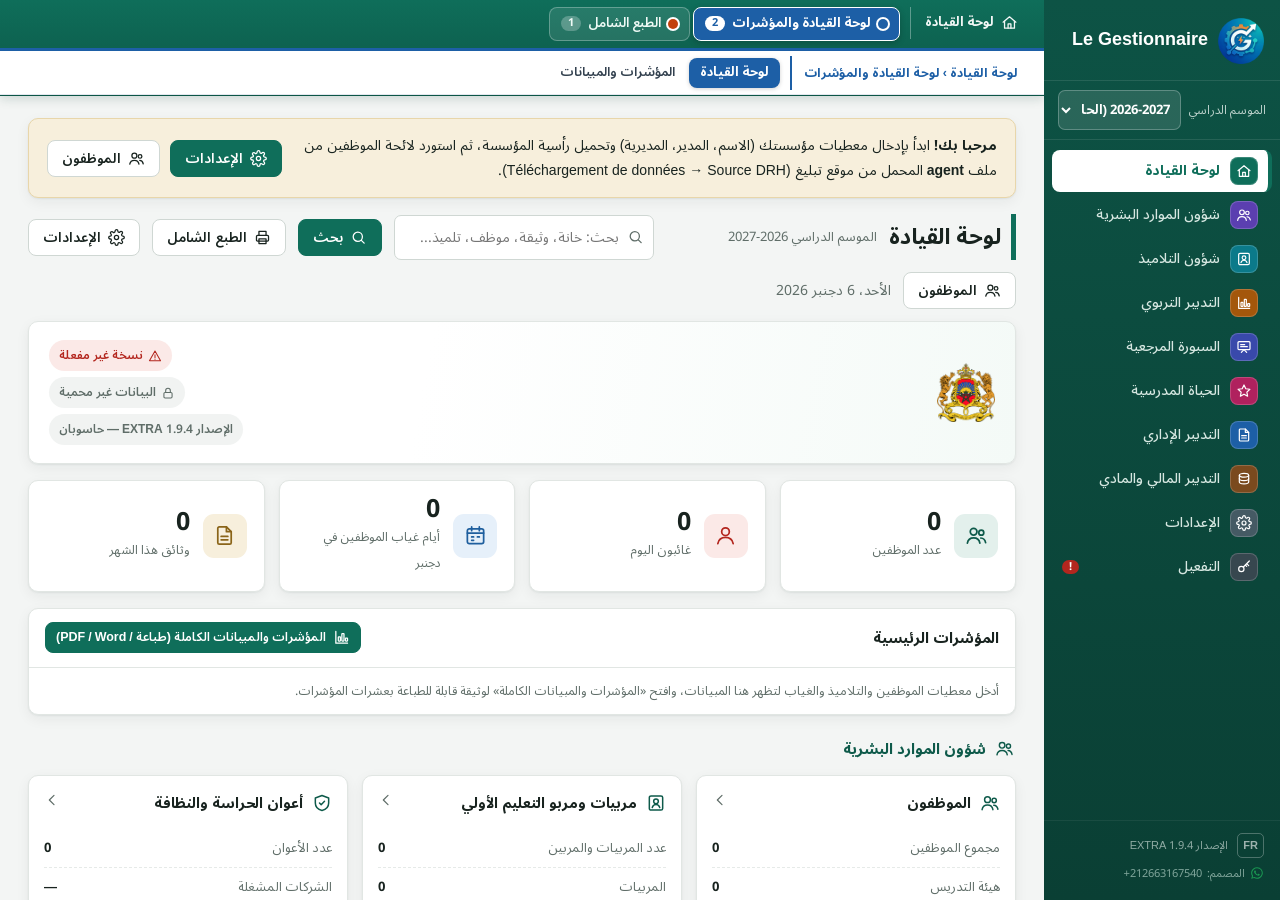
==== index.html @ 4c2a67e4 "Le Gestionnaire 1.9.4 — examens certificatifs intelligents (tous cycles) : distribution des salles e" ====
<!doctype html>
<html lang="ar" dir="rtl">
<head>
  <meta charset="utf-8">
  <meta http-equiv="Content-Security-Policy" content="default-src 'self' data: blob:; img-src 'self' data: blob:; style-src 'self' 'unsafe-inline'; font-src 'self' data:; script-src 'self' 'unsafe-eval'; frame-src 'self' about: data: blob:; connect-src 'self' data: blob:; worker-src 'self'; object-src 'none'; form-action 'none'">
  <title>Le Gestionnaire</title>
  <meta name="viewport" content="width=device-width, initial-scale=1, viewport-fit=cover">
  <meta name="theme-color" content="#0d5345">
  <meta name="mobile-web-app-capable" content="yes">
  <meta name="apple-mobile-web-app-capable" content="yes">
  <meta name="apple-mobile-web-app-status-bar-style" content="black-translucent">
  <meta name="apple-mobile-web-app-title" content="Le Gestionnaire">
  <link rel="manifest" href="manifest.json">
  <link rel="icon" href="assets/icon-192.png">
  <link rel="apple-touch-icon" href="assets/apple-touch-icon.png">
  <link rel="stylesheet" href="css/app.css">
  <link rel="stylesheet" href="css/mobile.css">
</head>
<body>
  <div class="app">
    <aside class="side">
      <div class="brand">
        <img src="assets/icon256.png" alt="" style="background:none;padding:0;border-radius:10px">
        <div>
          <div class="brand-t" dir="ltr">Le Gestionnaire</div>
          <div class="brand-s" id="brandSchool"></div>
        </div>
      </div>
      <div class="sy-box"><label for="syPick">الموسم الدراسي</label><select id="syPick"></select></div>
      <nav id="nav"></nav>
      <div class="side-foot" id="sideFoot"></div>
    </aside>
    <main class="main">
      <div id="subnav" hidden></div>
      <div id="view"></div>
    </main>
  </div>
  <div id="modalRoot"></div>
  <div id="toasts"></div>
  <script src="js/pako.min.js"></script>
  <script src="js/nacl.min.js"></script>
  <script src="js/webcore.js"></script>
  <script src="js/webapi.js"></script>
  <script src="js/vendor.js"></script>
  <script src="js/docs.js"></script>
  <script src="js/docs2.js"></script>
  <script src="js/modkit.js"></script>
  <script src="js/kit2.js"></script>
  <script src="js/kit3.js"></script>
  <script src="js/units.js"></script>
  <script src="js/stock.js"></script>
  <script src="js/equip.js"></script>
  <script src="js/certs.js"></script>
  <script src="js/attend.js"></script>
  <script src="js/partners.js"></script>
  <script src="js/holidays.js"></script>
  <script src="js/roaiz.js"></script>
  <script src="js/pupils.js"></script>
  <script src="js/pupils2.js"></script>
  <script src="js/pupils3.js"></script>
  <script src="js/attoff.js"></script>
  <script src="js/incid.js"></script>
  <script src="js/certscur.js"></script>
  <script src="js/emblem-data.js"></script>
  <script src="js/dz-assets.js"></script>
  <script src="js/designer.js"></script>
  <script src="js/mail.js"></script>
  <script src="js/cceval.js"></script>
  <script src="js/roaizx.js"></script>
  <script src="js/i18n_fr.js"></script>
  <script src="js/i18n.js"></script>
  <script src="js/tools.js"></script>
  <script src="js/board.js"></script>
  <script src="js/rules.js"></script>
  <script src="js/council.js"></script>
  <script src="js/plan_seed.js"></script>
  <script src="js/plan.js"></script>
  <script src="js/dash.js"></script>
  <script src="js/cells.js"></script>
  <script src="js/dues.js"></script>
  <script src="js/absreg.js"></script>
  <script src="js/wordedit.js"></script>
  <script src="js/custom.js"></script>
  <script src="js/kudos.js"></script>
  <script src="js/files.js"></script>
  <script src="js/exams.js"></script>
  <script src="js/exams2.js"></script>
  <script src="js/support.js"></script>
  <script src="js/ptest.js"></script>
  <script src="js/teach.js"></script>
  <script src="js/budget.js"></script>
  <script src="js/bnjah.js"></script>
  <script src="js/bsport.js"></script>
  <script src="js/bcoop.js"></script>
  <script src="js/bclubs.js"></script>
  <script src="js/events.js"></script>
  <script src="js/bregs.js"></script>
  <script src="js/memotpl.js"></script>
  <script src="js/memos.js"></script>
  <script src="js/track.js"></script>
  <script src="js/visits.js"></script>
  <script src="js/conso.js"></script>
  <script src="js/presch.js"></script>
  <script src="js/sagents.js"></script>
  <script src="js/mag.js"></script>
  <script src="js/preins.js"></script>
  <script src="js/guard.js"></script>
  <script src="js/dayrep.js"></script>
  <script src="js/vschool.js"></script>
  <script src="js/stamp.js"></script>
  <script src="js/agent.js"></script>
  <script src="js/rhxml.js"></script>
  <script src="js/qr.js"></script>
  <script src="js/xfer.js"></script>
  <script src="js/receipt.js"></script>
  <script src="js/empcard.js"></script>
  <script src="js/app.js"></script>
  <script src="js/mobile.js"></script>
</body>
</html>
---- css/app.css ----
@font-face{font-family:'MAJ';src:local('Sakkal Majalla'),local('SakkalMajalla');font-weight:400 500;size-adjust:128%}
@font-face{font-family:'MAJ';src:local('Sakkal Majalla Bold'),local('SakkalMajalla-Bold');font-weight:600 800;size-adjust:128%}
@font-face{font-family:'MAJT';src:local('Sakkal Majalla Bold'),local('SakkalMajalla-Bold');font-weight:600 800;size-adjust:120%}
@font-face{font-family:'MAJT';src:local('Sakkal Majalla'),local('SakkalMajalla');font-weight:400 500;size-adjust:120%}
@font-face{font-family:'NSA';src:url('../fonts/NotoSansArabic-Regular.ttf');font-weight:400}
@font-face{font-family:'Tif';src:url('../fonts/NotoSansTifinagh-Regular.ttf');font-weight:400}
@font-face{font-family:'NSA';src:url('../fonts/NotoSansArabic-Medium.ttf');font-weight:500}
@font-face{font-family:'NSA';src:url('../fonts/NotoSansArabic-SemiBold.ttf');font-weight:600}
@font-face{font-family:'NSA';src:url('../fonts/NotoSansArabic-Bold.ttf');font-weight:700}
@font-face{font-family:'Amiri';src:url('../fonts/Amiri-Bold.ttf');font-weight:700}

:root{
  --bg:#f3f5f4; --panel:#ffffff; --ink:#18231f; --muted:#5f6d68; --line:#e1e6e3; --line2:#cfd7d3;
  --pri:#0e5a4a; --pri-2:#0a4639; --pri-soft:#e3f0ec; --gold:#b8862b; --gold-soft:#f7efdc;
  --red:#b3261e; --red-soft:#fbe9e7; --blue:#1f5f9e; --blue-soft:#e6f0fa;
  --shadow:0 1px 2px rgba(16,40,32,.06),0 4px 14px rgba(16,40,32,.06);
  --r:10px;
}
*{box-sizing:border-box}
html,body{margin:0;height:100%}
body{font-family:'MAJ','NSA','Segoe UI',Tahoma,sans-serif;font-size:14px;color:var(--ink);background:var(--bg);overflow:hidden}
button,input,select,textarea{font-family:inherit;font-size:inherit;color:inherit}
.app{display:flex;height:100vh}

/* sidebar */
.side{width:236px;flex:none;background:linear-gradient(180deg,#0d5345,#0a3f34);color:#e8f2ee;display:flex;flex-direction:column}
.brand{display:flex;gap:10px;align-items:center;padding:18px 16px 16px;border-bottom:1px solid rgba(255,255,255,.1)}
.brand img{width:46px;height:auto;background:#fff;border-radius:8px;padding:3px}
.brand-t{font-family:'Segoe UI','MAJ','NSA',sans-serif;font-weight:700;font-size:18px;text-align:right;line-height:1.2;color:#fff}
.brand-s{font-size:11.5px;opacity:.75;line-height:1.4;margin-top:2px}
nav{padding:10px 8px;flex:1;overflow:auto}
nav a{display:flex;align-items:center;gap:10px;padding:10px 12px;border-radius:8px;color:#d6e7e1;text-decoration:none;font-weight:500;cursor:pointer;margin-bottom:2px;user-select:none}
nav a svg{width:19px;height:19px;flex:none;opacity:.85}
nav a:hover{background:rgba(255,255,255,.07);color:#fff}
nav a.on{background:#fff;color:var(--pri);font-weight:700}
nav a.on svg{opacity:1}
nav .badge{margin-inline-start:auto;background:var(--gold);color:#fff;border-radius:10px;font-size:11px;padding:0 7px;font-weight:700}
nav a.on .badge{background:var(--gold)}
.side-foot{padding:12px 16px;font-size:11px;opacity:.6;border-top:1px solid rgba(255,255,255,.1)}

/* main */
.main{flex:1;min-width:0;overflow:auto}
#view{padding:22px 28px 40px;max-width:1500px;margin:0 auto}
.page-h{display:flex;align-items:center;gap:12px;margin-bottom:18px;flex-wrap:wrap}
.page-h h1{font-size:22px;margin:0;font-weight:700}
.page-h .sub{color:var(--muted);font-size:13px}
.page-h .sp{flex:1}
.card{background:var(--panel);border:1px solid var(--line);border-radius:var(--r);box-shadow:var(--shadow)}
.card-h{display:flex;align-items:center;gap:10px;padding:13px 16px;border-bottom:1px solid var(--line)}
.card-h h3{margin:0;font-size:15px;font-weight:700}
.card-b{padding:14px 16px}
.muted{color:var(--muted)}
.grid{display:grid;gap:16px}

/* buttons */
.btn{vertical-align:middle;display:inline-flex;align-items:center;gap:7px;border:1px solid var(--line2);background:#fff;border-radius:8px;padding:7px 14px;cursor:pointer;font-weight:600;white-space:nowrap;line-height:1.5}
.btn svg{width:17px;height:17px}
.btn:hover{background:#f6f8f7;border-color:#b9c5c0}
.btn.pri{background:var(--pri);border-color:var(--pri);color:#fff}
.btn.pri:hover{background:var(--pri-2)}
.btn.gold{background:var(--gold);border-color:var(--gold);color:#fff}
.btn.gold:hover{filter:brightness(.95)}
.btn.danger{color:var(--red);border-color:#e9c3bf}
.btn.danger:hover{background:var(--red-soft)}
.btn.sm{padding:4px 10px;font-size:12.5px;min-height:31px}
.btn.icon{padding:5px 7px}
.btn:disabled{opacity:.5;cursor:default}
.btn-row{display:flex;gap:8px;flex-wrap:wrap;align-items:center}

/* forms */
.fld{display:flex;flex-direction:column;gap:4px;margin-bottom:11px}
.fld label{font-size:12.5px;font-weight:600;color:#33433d}
.fld .hint{font-size:11.5px;color:var(--muted)}
.inp,select.inp,textarea.inp{width:100%;border:1px solid var(--line2);border-radius:7px;padding:7px 10px;background:#fff;outline:none;min-height:36px}
textarea.inp{resize:vertical;min-height:60px}
.inp:focus{border-color:var(--pri);box-shadow:0 0 0 3px rgba(14,90,74,.13)}
.inp.auto{background:#f7faf9}
.fgrid{display:grid;grid-template-columns:1fr 1fr;column-gap:12px}
.fgrid .full{grid-column:1/-1}
.search{position:relative}
.search svg{position:absolute;right:10px;top:50%;transform:translateY(-50%);width:17px;height:17px;color:var(--muted)}
.search .inp{padding-right:34px}

/* employee picker */
.picker{position:relative}
.picker .list{position:absolute;z-index:30;top:100%;left:0;right:0;background:#fff;border:1px solid var(--line2);border-radius:8px;box-shadow:0 8px 24px rgba(0,0,0,.12);max-height:290px;overflow:auto;margin-top:3px;display:none}
.picker.open .list{display:block}
.picker .it{padding:7px 11px;cursor:pointer;display:flex;justify-content:space-between;gap:8px}
.picker .it:hover,.picker .it.hl{background:var(--pri-soft)}
.picker .it small{color:var(--muted)}
.emp-chip{display:flex;gap:10px;align-items:center;background:var(--pri-soft);border-radius:8px;padding:8px 11px;margin-top:6px;font-size:12.5px;line-height:1.6}
.emp-chip b{font-size:13.5px}

/* tables */
.tbl{width:100%;border-collapse:separate;border-spacing:0}
.tbl th{font-size:12.5px;color:var(--muted);font-weight:600;text-align:right;padding:9px 12px;border-bottom:1px solid var(--line);background:#fafbfb;position:sticky;top:0;z-index:1}
.tbl td{padding:9px 12px;border-bottom:1px solid var(--line);vertical-align:middle}
.tbl tr:last-child td{border-bottom:0}
.tbl tbody tr:hover td{background:#f8fbfa}
.tbl .num{font-variant-numeric:tabular-nums}
.tbl .act{white-space:nowrap;text-align:left}
.tbl tr.off td{opacity:.5}
.name-cell b{display:block;font-weight:600}
.name-cell small{color:var(--muted)}
.empty-state{padding:38px;text-align:center;color:var(--muted)}

/* tags */
.tag{display:inline-block;border-radius:20px;padding:1px 10px;font-size:12px;font-weight:600;background:#eef1f0;color:#3e4b46;white-space:nowrap}
.tag.inquiry{background:var(--red-soft);color:var(--red)}
.tag.leave{background:var(--blue-soft);color:var(--blue)}
.tag.medical{background:#fdeee2;color:#a24f10}
.tag.resume{background:var(--pri-soft);color:var(--pri)}
.tag.certificate{background:var(--gold-soft);color:#7d5a14}
.tag.absence{background:#ece8f6;color:#5a3f99}
.tag.monthly{background:#eef1f0}

/* dashboard */
.stats{display:grid;grid-template-columns:repeat(4,1fr);gap:14px;margin-bottom:16px}
.stat{padding:15px 17px;display:flex;gap:13px;align-items:center}
.stat .ic{width:44px;height:44px;border-radius:11px;display:grid;place-items:center;flex:none}
.stat .ic svg{width:23px;height:23px}
.stat .n{font-size:25px;font-weight:700;line-height:1.1}
.stat .t{color:var(--muted);font-size:12.5px}
.quick{display:grid;grid-template-columns:repeat(3,1fr);gap:10px}
.qbtn{display:flex;gap:11px;align-items:center;padding:12px 13px;border:1px solid var(--line);border-radius:9px;background:#fff;cursor:pointer;text-align:right}
.qbtn:hover{border-color:var(--pri);background:#fbfdfc}
.qbtn .e{font-size:22px;width:38px;height:38px;display:grid;place-items:center;background:var(--pri-soft);border-radius:9px;flex:none}
.qbtn b{display:block;font-size:13.5px}
.qbtn small{color:var(--muted);font-size:11.5px;line-height:1.4;display:block}
.dash2{display:grid;grid-template-columns:1.35fr 1fr;gap:16px}
.hello{padding:18px 20px;margin-bottom:16px;display:flex;align-items:center;gap:16px;background:linear-gradient(100deg,#fff 40%,#f4faf7)}
.hello h2{margin:0;font-size:19px}
.hello p{margin:2px 0 0;color:var(--muted)}

/* documents */
.doc-cards{display:grid;grid-template-columns:repeat(3,1fr);gap:14px}
.doc-card{padding:18px;cursor:pointer;display:flex;gap:14px;align-items:flex-start;transition:border-color .15s,transform .15s}
.doc-card:hover{border-color:var(--pri);transform:translateY(-1px)}
.doc-card .e{font-size:28px;width:52px;height:52px;display:grid;place-items:center;background:var(--pri-soft);border-radius:12px;flex:none}
.doc-card h3{margin:2px 0 4px;font-size:16px}
.doc-card p{margin:0;color:var(--muted);font-size:12.5px;line-height:1.55}
.editor{display:grid;grid-template-columns:400px 1fr;gap:16px;align-items:start}
.editor .form{position:sticky;top:0}
.editor .form .card-b{max-height:calc(100vh - 205px - var(--sn,0px));overflow:auto}
.prev-wrap{background:#dfe5e2;border-radius:var(--r);padding:16px;overflow:hidden;border:1px solid var(--line2)}
.prev-box{position:relative;margin:0 auto;box-shadow:0 2px 12px rgba(0,0,0,.18);background:#fff;overflow:hidden}
.prev-box iframe{position:absolute;top:0;right:0;border:0;transform-origin:top right;background:#fff}
.seg{display:inline-flex;border:1px solid var(--line2);border-radius:8px;overflow:hidden;background:#fff}
.seg button{border:0;background:none;padding:6px 12px;cursor:pointer;font-weight:600;font-size:12.5px}
.seg button.on{background:var(--pri);color:#fff}
.sec-t{font-size:12px;font-weight:700;color:var(--pri);margin:14px 0 8px;padding-bottom:4px;border-bottom:1px dashed var(--line2)}
.sec-t:first-child{margin-top:0}

/* modal */
.modal-bg{position:fixed;inset:0;background:rgba(15,30,25,.42);display:grid;place-items:center;z-index:100;animation:fade .12s}
.modal{background:#fff;border-radius:12px;width:min(760px,94vw);max-height:92vh;display:flex;flex-direction:column;box-shadow:0 20px 60px rgba(0,0,0,.25)}
.modal.sm{width:min(440px,94vw)}
.modal-h{padding:15px 20px;border-bottom:1px solid var(--line);display:flex;align-items:center}
.modal-h h3{margin:0;font-size:16.5px;flex:1;display:flex;align-items:center;gap:7px}.modal-h h3 svg{width:19px;height:19px;flex:none;color:var(--pri)}
.modal-b{padding:16px 20px;overflow:auto}
.modal-f{padding:12px 20px;border-top:1px solid var(--line);display:flex;gap:8px;justify-content:flex-start}
@keyframes fade{from{opacity:0}to{opacity:1}}

/* toasts */
#toasts{position:fixed;bottom:18px;left:18px;display:flex;flex-direction:column;gap:8px;z-index:200}
.toast{background:#17302a;color:#fff;padding:10px 16px;border-radius:9px;box-shadow:0 6px 20px rgba(0,0,0,.2);animation:fade .15s;max-width:380px}
.toast.err{background:var(--red)}

.toolbar{display:flex;gap:10px;align-items:center;flex-wrap:wrap;padding:12px 16px;border-bottom:1px solid var(--line)}
.toolbar .search{width:300px}
.kpis{display:flex;gap:18px;flex-wrap:wrap;font-size:13px}
.kpis b{font-size:16px}
.settings-grid{display:grid;grid-template-columns:1.1fr 1fr;gap:16px;align-items:start}
.hdr-prev{border:1px solid var(--line);border-radius:8px;overflow:hidden;background:#fff}
.radio-row{display:flex;gap:16px;margin-bottom:10px}
.radio-row label{display:flex;gap:6px;align-items:center;cursor:pointer;font-weight:500}
.chk{display:flex;gap:7px;align-items:center;cursor:pointer;font-size:13px}
.prof{display:grid;grid-template-columns:repeat(3,1fr);gap:4px 16px;font-size:13px;line-height:1.9}
.prof span{color:var(--muted)}
::-webkit-scrollbar{width:10px;height:10px}::-webkit-scrollbar-thumb{background:#c5cfcb;border-radius:6px;border:2px solid transparent;background-clip:content-box}

.inst-bar{display:flex;gap:10px;align-items:center;flex-wrap:wrap}
.hdr-prev.drag{outline:3px dashed var(--pri);outline-offset:3px}

.cat-h{font-size:15px;margin:20px 2px 10px;color:var(--pri)}
.cat-h:first-child{margin-top:0}

nav .badge.red{background:var(--red)}
.lic-state{display:flex;gap:14px;align-items:center;line-height:1.8}
.lic-state svg{width:34px;height:34px;flex:none;padding:7px;border-radius:50%}
.lic-state.ok svg{background:var(--pri-soft);color:var(--pri)}
.lic-state.no svg{background:var(--red-soft);color:var(--red)}
.lic-state span{color:var(--muted);font-size:13px}
.mcode{font-family:Consolas,'Courier New',monospace;font-size:28px;font-weight:700;letter-spacing:3px;text-align:center;direction:ltr;background:#f4f7f6;border:1px dashed var(--line2);border-radius:10px;padding:14px;color:var(--pri);user-select:all}
.mcode.sm{font-size:20px;padding:10px}
.mono{font-family:Consolas,'Courier New',monospace;direction:ltr;text-align:left;font-size:12.5px}
.steps{margin:14px 0 0;padding-right:20px;line-height:2;color:#33433d}
.vendor{margin-top:10px;background:var(--gold-soft);border-radius:8px;padding:10px 14px;line-height:1.9}
.seller{border-color:#e8d6aa}
.seller-link{text-align:left}
.prev-box .wm{position:absolute;inset:0;display:flex;align-items:center;justify-content:center;pointer-events:none;overflow:hidden}
.prev-box .wm span{transform:rotate(-28deg);font-size:54px;font-weight:700;color:rgba(179,38,30,.16);white-space:nowrap;border:6px solid rgba(179,38,30,.14);padding:6px 30px;border-radius:14px}

.setup-note{display:flex;gap:10px;align-items:center;padding:14px 18px;margin-bottom:16px;background:var(--gold-soft);border-color:#e8d6aa}.setup-note>div{flex:1;line-height:1.8}

.wa-row{display:flex;align-items:center;gap:12px;margin:8px 0 6px;flex-wrap:wrap}
.wa-num{font-family:Consolas,monospace;font-size:20px;font-weight:700;letter-spacing:1px;color:#128c4a}
.btn.wa{background:#25d366;border-color:#25d366;color:#fff}.btn.wa:hover{background:#1ebe5b}
.btn.wa svg{width:18px;height:18px}
.foot-wa{display:inline-flex;gap:5px;align-items:center;color:#cfe9df;cursor:pointer;margin-top:4px;text-decoration:none}
.foot-wa svg{width:14px;height:14px;color:#25d366}.foot-wa:hover{color:#fff}

.inp.tif{font-family:'Tif','MAJ','NSA',sans-serif;text-align:right}
.fld-sep{grid-column:1/-1;font-weight:700;font-size:13px;margin:14px 0 4px;padding-top:10px;border-top:1px solid #e3e7e5;color:#2a5d4c}

/* 1.8 modules: stock management & school certificates */
.mk-tabs{margin:-4px 0 14px}
.mk-tabs .seg button{padding:8px 18px;font-size:13.5px}
.mk-period{gap:8px}
.mk-period label{font-size:12.5px;font-weight:600;color:#33433d}
.mk-period .inp{width:auto;min-height:32px;padding:4px 8px}
.toolbar select.inp{min-height:34px;padding:5px 8px}
.chips{display:flex;flex-wrap:wrap;gap:6px}
.chip{display:inline-flex;align-items:center;gap:6px;background:var(--pri-soft);color:var(--pri);border-radius:20px;padding:3px 6px 3px 12px;font-size:12.5px;font-weight:600}
.chip button{border:0;background:rgba(14,90,74,.12);color:var(--pri);border-radius:50%;width:20px;height:20px;line-height:20px;padding:0;cursor:pointer;font-size:11px}
.chip button:hover{background:var(--red-soft);color:var(--red)}
.mk-lines-t{width:100%;border-collapse:collapse}
.mk-lines-t th{font-size:12px;color:var(--muted);text-align:right;font-weight:600;padding:2px 4px 4px}
.mk-lines-t td{padding:3px 4px}
.mk-lines-t .inp{min-height:34px}
.mk-prev{overflow:auto}
.tbl.compact td{padding:6px 9px}.tbl.compact th{padding:8px 9px}
.tbl .nw{white-space:nowrap}

nav a span{line-height:1.35}

/* 1.8 — attendance statistics */
.att-months button{padding:6px 10px}.att-months button small{font-weight:500;opacity:.85;font-size:11px}
.att-months button.on small.att-hot{color:#ffd2cc!important}
.att-bar{display:flex;flex-wrap:wrap;gap:10px;align-items:center;padding:10px 16px;border-bottom:1px solid var(--line);background:#fafbfb}
.att-bar label{display:flex;align-items:center;gap:8px;font-weight:600;font-size:13px}
.att-bar input.inp{width:76px;min-height:32px;padding:4px 8px}
.att-kpis{display:flex;flex-wrap:wrap;gap:14px;font-size:13px;color:var(--muted)}.att-kpis b{color:var(--ink);font-size:14px}
.att-kpis.big{gap:22px;font-size:14px;margin-bottom:6px}.att-kpis.big b{font-size:17px}
.att-hot{color:var(--red)!important;font-weight:700}
.att-units{display:grid;grid-template-columns:repeat(auto-fill,minmax(345px,1fr));gap:12px;padding:14px 16px}
.att-u{border:1px solid var(--line2);border-radius:9px;overflow:hidden;background:#fff}
.att-uh{display:flex;justify-content:space-between;align-items:center;padding:7px 11px;background:var(--pri-soft);font-size:13.5px}.att-uh span{font-size:12.5px;font-weight:600}
.att-in{width:100%;border-collapse:collapse;font-size:12.5px}
.att-in th{font-weight:600;color:var(--muted);font-size:11.5px;padding:5px 4px;border-bottom:1px solid var(--line);text-align:center}
.att-in td{padding:3px 4px;border-bottom:1px solid #eef1ef;text-align:center}
.att-in td.lv{text-align:right;font-weight:600;white-space:nowrap;padding-right:9px}
.att-in input.inp{min-height:28px;padding:2px 4px;text-align:center;width:100%;max-width:74px;border-radius:6px}
.att-in input.inp.bad{border-color:var(--red);background:var(--red-soft)}
.att-in tfoot td{font-weight:700;background:#f6f8f7;border-bottom:0;padding:5px 4px}
.att-two{display:grid;grid-template-columns:1fr 1fr;gap:18px;align-items:start}
@media (max-width:1250px){.att-two{grid-template-columns:1fr}}
.tbl tr.att-tot td{background:#f3f6f5;font-weight:700}
.att-mx td,.att-mx th{text-align:center}.att-mx td:first-child{text-align:right;white-space:nowrap}
.att-list{display:flex;flex-direction:column;gap:6px}
.att-li{display:flex;gap:6px;align-items:center}.att-li>span{width:22px;text-align:center}.att-li .inp{flex:1;min-height:32px;padding:4px 9px}
.mk-chart{max-width:100%}

/* 1.8 — communication with partners */
.pp-doc{display:flex;align-items:center;gap:6px;flex-wrap:wrap;margin:2px 0;font-size:12.5px}.pp-doc>.lbl{min-width:96px;font-weight:600}.pp-doc>svg{flex:none}
.pp-dot{display:inline-block;flex:none;width:9px;height:9px;border-radius:50%;border:1.5px solid var(--line2);margin:0 3.5px}
.pp-doc .btn.sm{padding:2px 8px;min-height:24px;font-size:12px}
.pp-seg button{padding:6px 14px}
.pp-grid{display:flex;flex-direction:column;gap:5px}
.pp-gh,.pp-gr{display:grid;grid-template-columns:repeat(var(--n),minmax(0,1fr)) 28px;gap:4px;align-items:center}
.pp-gh span{font-size:11px;color:var(--muted);font-weight:600;line-height:1.3}
.pp-gr .inp{min-height:30px;padding:3px 6px;font-size:12.5px}
.pp-gr .btn.icon{width:28px;min-height:28px;padding:0}
.pp-grid.wide .pp-gr{grid-template-columns:1fr 1fr;border:1px solid var(--line);border-radius:8px;padding:6px;background:#fafbfb;position:relative}
.pp-grid.wide .pp-gr .btn.icon{position:absolute;left:-8px;top:-8px;width:22px;min-height:22px;border-radius:50%;font-size:11px;background:#fff}
.pp-ag{border:1px solid var(--line);border-radius:8px;padding:7px;margin-bottom:6px;background:#fafbfb}
.pp-agh{display:flex;gap:6px;align-items:center;margin-bottom:5px}.pp-agh .inp{min-height:30px;padding:3px 7px}
.pp-ag textarea.inp{min-height:54px;font-size:12.5px}
.pp-ph{display:grid;grid-template-columns:1fr 1fr 1fr;gap:6px;margin-bottom:6px}
.pp-ph>div{position:relative}.pp-ph img{width:100%;height:70px;object-fit:cover;border-radius:6px;border:1px solid var(--line2);display:block}
.pp-ph .btn{position:absolute;top:3px;left:3px;width:22px;min-height:22px;padding:0;border-radius:50%}

/* 1.8 — dashboard (لوحة القيادة) */
.hello-tags{display:flex;flex-direction:column;gap:6px;align-items:flex-end}
.tag2{display:inline-flex;align-items:center;gap:5px;font-size:12px;font-weight:600;padding:3px 10px;border-radius:20px;background:#f1f3f2;color:var(--muted);cursor:default;white-space:nowrap}
.tag2[data-go2]{cursor:pointer}.tag2 svg{width:14px;height:14px}
.tag2.ok{background:var(--pri-soft);color:var(--pri)}.tag2.bad{background:var(--red-soft);color:var(--red)}
.mods{display:grid;grid-template-columns:repeat(auto-fill,minmax(300px,1fr));gap:14px;margin-bottom:16px}
.mod{cursor:pointer;display:flex;flex-direction:column;transition:border-color .15s,box-shadow .15s}
.mod:hover{border-color:var(--pri);box-shadow:0 2px 4px rgba(16,40,32,.06),0 8px 22px rgba(16,40,32,.09)}
.mod-h{display:flex;align-items:center;gap:9px;padding:12px 15px 8px}.mod-h>svg{width:20px;height:20px;color:var(--pri)}
.mod-h h3{margin:0;font-size:14.5px;flex:1}.mod-h .go svg{width:16px;height:16px;color:var(--muted)}
.mod-b{padding:2px 15px 12px}
.mod-f{padding:0 12px 10px}.mod-f .mk-chart{max-height:110px}
.kv-r{display:flex;justify-content:space-between;gap:10px;padding:5px 0;border-bottom:1px dashed #e6eae8;font-size:13px}
.kv-r:last-child{border-bottom:0}.kv-r span{color:var(--muted)}.kv-r b{font-variant-numeric:tabular-nums;text-align:left}
.kv-r b.red{color:var(--red)}.kv-r b.green{color:var(--pri)}
.mbar{height:7px;border-radius:5px;background:#e9eeec;margin:2px 0 6px;overflow:hidden}.mbar span{display:block;height:100%;background:var(--pri);border-radius:5px}
@media (max-width:1250px){.stats{grid-template-columns:repeat(2,1fr)}}

/* 1.8 — data protection */
.lock-scr{position:fixed;inset:0;z-index:200;background:linear-gradient(160deg,#0d5345,#0a3f34);display:grid;place-items:center}
.lock-box{background:#fff;border-radius:16px;padding:30px 34px 24px;width:400px;max-width:92vw;text-align:center;box-shadow:0 20px 60px rgba(0,0,0,.3)}
.lock-box img{width:64px}.lock-brand{font-weight:700;font-size:18px;color:var(--pri);margin:4px 0 10px}
.lock-box h2{font-size:16px;margin:0 0 16px;display:flex;align-items:center;justify-content:center;gap:7px}.lock-box h2 svg{width:19px;height:19px;color:var(--gold)}
.lock-box .inp{text-align:center;font-size:16px;letter-spacing:.5px}
.lock-box .btn{width:100%;justify-content:center;margin-top:12px;min-height:40px}
.lk-hint{font-size:12.5px;color:var(--muted);margin-top:8px}.lk-err{color:var(--red);font-size:13px;min-height:18px;margin-top:6px}
.lk-f{display:inline-block;margin-top:12px;font-size:12.5px;color:var(--blue);cursor:pointer}
.lk-help{font-size:12px;color:var(--muted);line-height:1.8;margin-top:8px;text-align:right}
.rec-code{font-family:Consolas,monospace;font-size:22px;font-weight:700;letter-spacing:1.5px;text-align:center;padding:14px;border:2px dashed var(--gold);border-radius:10px;background:var(--gold-soft);margin:6px 0 12px;user-select:all}
.lk-warn{color:var(--red);font-size:12.5px;display:flex;gap:6px;align-items:center}.lk-warn svg{width:16px;height:16px;flex:none}
.foot-lock{cursor:pointer;color:#e8f2ee;display:inline-flex;align-items:center;gap:3px}.foot-lock svg{width:13px;height:13px}

/* 1.8 — holidays */
.modal.lg{width:760px;max-width:94vw}
.hol-mgr .hol-bar{display:flex;gap:8px;align-items:center;margin-bottom:10px}
.hol-tbl td{vertical-align:middle}
.hol-tbl tr.hol-past td{opacity:.5}
.hol-hj{font-size:10.5px;background:var(--gold-soft);color:var(--gold);border-radius:10px;padding:1px 7px;font-weight:600}

/* 1.8 — استثمار الروائز */
.roz-two{display:grid;grid-template-columns:1fr 1fr;gap:16px;align-items:start}
@media (max-width:1250px){.roz-two{grid-template-columns:1fr}}
.roz-two .mk-chart{max-width:100%}

/* 1.9.3 — لوحة قيادة الروائز */
.rz-grid{display:grid;grid-template-columns:1fr 1.4fr;gap:14px;margin-bottom:12px}
@media (max-width:1100px){.rz-grid{grid-template-columns:1fr}}
.rz-c{margin-bottom:12px}.rz-grid .rz-c{margin-bottom:0}.rz-c .mk-chart{max-height:none}
.rz-cap{text-align:center;font-weight:700;font-size:13px;margin-top:6px;color:var(--ink2,#33423d)}.rz-cap small{font-weight:400;color:var(--muted);font-size:11.5px}
.rz-kpi{padding:10px 16px;margin-bottom:12px}
.rz-bar{padding:10px 14px;flex-wrap:wrap;gap:8px}
.rz-thr{padding:8px 14px 12px;font-size:13px}.rz-thr summary{cursor:pointer;color:var(--muted)}.rz-thr-b{display:flex;gap:18px;flex-wrap:wrap;margin-top:8px}
.rz-notes{margin:0;padding-inline-start:20px;line-height:2}
.rz-rank td.rz-up{color:#0e7a4b;font-weight:700}.rz-rank td.rz-dn{color:#c0392b;font-weight:700}
.rz-gauge{max-width:300px;margin:0 auto}

/* 1.8 — استيراد ملف agent (تبليغ) */
.agent-note{display:flex;gap:12px;align-items:center;padding:12px 16px;margin-bottom:14px;background:var(--blue-soft);border-color:#cfe0f1}
.agent-note .ic{width:38px;height:38px;border-radius:10px;background:#fff;color:var(--blue);display:grid;place-items:center;flex:none}
.agent-note .ic svg{width:22px;height:22px}
.agent-note .tx{flex:1;line-height:1.9;font-size:13px}
.agent-note .path,.ag-src .path{display:inline-block;background:#fff;border:1px solid #cfe0f1;border-radius:6px;padding:0 7px;font-size:12px;font-weight:600;color:var(--blue);line-height:1.7}
.modal.xl{width:min(1180px,96vw)}
.ag-src{display:flex;gap:10px;align-items:center;line-height:1.7}.ag-src svg{width:22px;height:22px;color:var(--blue);flex:none}
.ag-warn{display:flex;gap:8px;align-items:flex-start;background:var(--gold-soft);border:1px solid #e8d6aa;border-radius:8px;padding:8px 12px;font-size:12.5px;line-height:1.8;margin-bottom:10px}
.ag-warn svg{width:18px;height:18px;flex:none;color:#7d5a14;margin-top:3px}
.ag-wrap{max-height:52vh;overflow:auto;border:1px solid var(--line);border-radius:8px}
.ag-tbl td{padding:5px 8px}.ag-tbl th{padding:8px}
.ag-tbl .inp.ag{padding:5px 8px;min-width:120px}
.ag-tbl td.fr{font-size:12px;color:var(--muted);white-space:nowrap}
.ag-tbl tr.chk-me td{background:#fff8e6}
.ag-tbl tr.ag-sep td{background:#f6f7f7;font-size:12.5px;color:var(--muted);font-weight:600}
.ag-opts{display:flex;flex-direction:column;gap:8px;margin-top:12px}
/* أسباب الغياب */
.abs-reasons{display:grid;grid-template-columns:1fr 1fr;grid-template-rows:repeat(5,auto);grid-auto-flow:column;gap:6px 10px}
.rs{display:flex;align-items:center;gap:8px;border:1px solid var(--line2);border-radius:8px;padding:7px 10px;cursor:pointer;font-weight:500;font-size:13.5px;background:#fff}
.rs:hover{border-color:var(--pri)}
.rs input[type=radio]{accent-color:var(--pri);margin:0}
.rs:has(input:checked){border-color:var(--pri);background:var(--pri-soft);color:var(--pri-2)}
.rs-other{margin-top:6px}.rs-other span{white-space:nowrap}.rs-other .inp{min-height:30px;padding:4px 8px}
.ag-tbl td.cd{white-space:nowrap;font-size:12.5px;line-height:1.5}.ag-tbl td.cd small{display:block;font-size:11.5px}
.ag-tbl .inp.ag{width:100%;min-width:110px}
.modal-b .path{display:inline-block;background:var(--blue-soft);border:1px solid #cfe0f1;border-radius:6px;padding:0 7px;font-size:12px;font-weight:600;color:var(--blue);line-height:1.7}
.radio-col{display:flex;flex-direction:column;gap:9px}.radio-col .chk{font-size:13.5px}
.ag-inst{display:flex;flex-wrap:wrap;gap:4px 16px;margin:4px 26px 0 0;font-size:12.5px;color:var(--muted)}.ag-inst b{color:var(--ink);font-weight:600}

/* 1.9 — الموسم الدراسي (sidebar) */
.sy-box{display:flex;align-items:center;gap:8px;padding:9px 14px;border-bottom:1px solid rgba(255,255,255,.1);font-size:12px}
.sy-box label{opacity:.8;white-space:nowrap}
.sy-box select{flex:1;min-width:0;background:rgba(255,255,255,.12);color:#fff;border:1px solid rgba(255,255,255,.25);border-radius:7px;padding:4px 6px;font-weight:700;font-size:13px;outline:none;cursor:pointer}
.sy-box select option{color:#18231f;background:#fff}
nav a{padding:8px 12px}
/* 1.9 — generic forms & list editors */
.k2-grid{display:flex;flex-direction:column;gap:4px}
.k2-gh,.k2-gr{display:grid;gap:4px;align-items:center}
.k2-gh span{font-size:11px;color:var(--muted);font-weight:600;line-height:1.3}
.k2-gr .inp{min-height:30px;padding:3px 6px;font-size:12.5px;min-width:0}
.k2-gr .btn.icon{width:28px;min-height:28px;padding:0}
.k2-checks{display:flex;flex-wrap:wrap;gap:4px 14px}
.k2-tiles{display:grid;grid-template-columns:repeat(auto-fill,minmax(250px,1fr));gap:12px}
.k2-tile{padding:14px 15px;cursor:pointer;display:flex;gap:12px;align-items:flex-start;transition:border-color .15s,transform .15s}
.k2-tile:hover{border-color:var(--pri);transform:translateY(-1px)}
.k2-tile .e{font-size:22px;width:44px;height:44px;display:grid;place-items:center;background:var(--blue-soft);border-radius:11px;flex:none}
.k2-tile h3{margin:1px 0 3px;font-size:14px;line-height:1.45}.k2-tile p{margin:0;color:var(--muted);font-size:12px;line-height:1.55}
.k2-tile .src{display:inline-block;margin-top:5px;font-size:11px;font-weight:600;border-radius:10px;padding:0 8px;background:var(--pri-soft);color:var(--pri)}
.k2-tile .src.man{background:var(--gold-soft);color:#7d5a14}
.k2-sec{font-size:15px;margin:18px 2px 10px;color:var(--pri);display:flex;align-items:center;gap:8px}
.k2-sec:first-child{margin-top:0}
.k2-kpis{display:grid;grid-template-columns:repeat(auto-fill,minmax(150px,1fr));gap:10px;padding:12px 16px}
.k2-kpi{border:1px solid var(--line);border-radius:9px;padding:9px 12px;background:#fbfcfc}
.k2-kpi .n{font-size:21px;font-weight:700;line-height:1.2;font-variant-numeric:tabular-nums}.k2-kpi .t{font-size:12px;color:var(--muted)}
.k2-kpi.red .n{color:var(--red)}.k2-kpi.blue .n{color:var(--blue)}.k2-kpi.pink .n{color:#c2185b}.k2-kpi.green .n{color:var(--pri)}
.k2-two{display:grid;grid-template-columns:1fr 1fr;gap:16px;align-items:start}
@media (max-width:1250px){.k2-two{grid-template-columns:1fr}}
.tbl td.money,.tbl th.money{text-align:left;direction:ltr;font-variant-numeric:tabular-nums;white-space:nowrap}
.tbl tr.k2-tot td{background:#f3f6f5;font-weight:700}
.k2-pill{display:inline-block;border-radius:12px;padding:0 9px;font-size:11.5px;font-weight:600;background:#eef1f0;color:#3e4b46}
.k2-pill.in{background:var(--pri-soft);color:var(--pri)}.k2-pill.out{background:var(--red-soft);color:var(--red)}.k2-pill.tr{background:var(--blue-soft);color:var(--blue)}
.k2-warn{display:flex;gap:8px;align-items:flex-start;background:var(--gold-soft);border:1px solid #e8d6aa;border-radius:8px;padding:8px 12px;font-size:12.5px;line-height:1.8;margin:0 0 10px}
.k2-warn svg{width:18px;height:18px;flex:none;color:#7d5a14;margin-top:3px}
.k2-sel{font-size:12.5px;min-height:28px;padding:2px 4px;border-radius:6px;border:1px solid var(--line2);background:#fff}
.hub-grid{display:grid;grid-template-columns:repeat(auto-fill,minmax(250px,1fr));gap:10px}
.hub-card{padding:12px 14px;cursor:pointer;transition:.12s;border:1px solid var(--line)}
.hub-card:hover{border-color:#4472c4;box-shadow:0 2px 10px rgba(68,114,196,.18);transform:translateY(-1px)}
.hub-t{font-weight:700;font-size:14px;margin-bottom:3px}.hub-d{font-size:12px;color:var(--muted);line-height:1.7}
.hub-a{font-size:11.5px;color:#0e5a4a;margin-top:5px}.hub-a svg{width:13px;height:13px;vertical-align:-2px}
.bd-sum{display:grid;grid-template-columns:repeat(auto-fit,minmax(210px,1fr));gap:10px;margin-bottom:6px}
.bd-card{padding:10px 14px}.bd-t{font-weight:800;color:#1f3864;margin-bottom:5px;font-size:13.5px}
.bd-card .kv-r{display:flex;justify-content:space-between;font-size:12.5px;padding:2px 0;border-bottom:1px dashed var(--line)}.bd-card .kv-r:last-child{border:0}
.bd-card b.bad{color:#c00000}.bd-card b.ok{color:#0e7a4b}

.roz-ph{display:flex;gap:26px;flex-wrap:wrap;align-items:center;padding:10px 16px;margin-bottom:12px}.roz-ph>div{display:flex;align-items:center;gap:10px;flex-wrap:wrap}.roz-ph b{font-size:13px;color:var(--ink2,#33423d)}.roz-ph .seg small{opacity:.7;font-size:10.5px;margin-inline-start:3px}

/* 1.9.2 employee photos */
.emp-cards{display:grid;grid-template-columns:repeat(auto-fill,minmax(168px,1fr));gap:14px;padding:16px}
.emp-c{border:1px solid var(--line);border-radius:12px;padding:12px 10px;text-align:center;background:#fff;display:flex;flex-direction:column;align-items:center;gap:3px}
.emp-c b{font-size:13.5px}.emp-c small{color:var(--muted,#6b7a74);font-size:11.5px;min-height:15px}
.emp-ph{width:84px;height:112px;border-radius:10px;overflow:hidden;background:#e7efec;display:flex;align-items:center;justify-content:center;color:#2f6f5b;font-size:26px;font-weight:700;border:1px solid var(--line)}
.emp-ph img{width:100%;height:100%;object-fit:cover;display:block}.emp-ph.big{width:96px;height:128px;font-size:14px;font-weight:400;color:#7a8a84}
.emp-ca{display:flex;gap:6px;margin-top:6px}.emp-phrow{display:flex;gap:14px;align-items:center;margin-bottom:14px;padding-bottom:12px;border-bottom:1px dashed var(--line)}
/* 1.9.3 — شبكة تتبع العمل التربوي */
  .editor.tk-wide{grid-template-columns:minmax(640px,1.55fr) minmax(0,1fr)}
  .tk-cols{display:flex;flex-wrap:wrap;gap:6px}.tk-chip{display:inline-flex;align-items:center;gap:2px;border:1px solid var(--line);border-radius:8px;padding:2px 4px;background:#fafcff}.editor .tk-chip .inp{width:175px;padding:3px 6px;font-size:12.5px}
  .tk-scroll{overflow-x:auto;border:1px solid var(--line);border-radius:8px}
  .tk-grid{border-collapse:collapse;width:100%;font-size:12.5px}.tk-grid th{background:#e9edf5;padding:5px 6px;border:1px solid #cfd6e4;font-size:11.5px;z-index:1;min-width:64px;line-height:1.3}
  .tk-grid th.tk-h{cursor:pointer}.tk-grid th.tk-h:hover{background:#d4e6d1}.tk-grid td{border:1px solid #dfe4ee;padding:2px 4px;text-align:center}
  .tk-grid td .inp{padding:2px 5px;font-size:12px;min-width:90px}.tk-grid td:nth-child(3) .inp{min-width:170px}.tk-c{cursor:pointer;user-select:none;height:30px}.tk-c:hover{outline:2px solid #4472c4;outline-offset:-2px}.tk-c.s1{background:#e4f8e2}.tk-c.s2{background:#f9c9c9}
/* 1.9.3 — بطاقة التلاميذ: فئات معزولة */
.k2-note{background:#eef4fb;border:1px solid #cfdcf0;border-radius:8px;padding:8px 12px;color:#1f3864}
.cat-chips{display:flex;flex-wrap:wrap;gap:6px;padding:12px 16px 4px}
.cat-chip{border:1px solid var(--line2);background:#fff;border-radius:18px;padding:5px 12px;font-size:12.5px;font-weight:600;color:#33433d;cursor:pointer;display:inline-flex;align-items:center;gap:7px}
.cat-chip .n{background:#eef1f0;border-radius:10px;min-width:22px;text-align:center;padding:0 6px;font-size:11.5px;font-variant-numeric:tabular-nums}
.cat-chip:hover{border-color:var(--pri)}.cat-chip.on{background:var(--pri);border-color:var(--pri);color:#fff}.cat-chip.on .n{background:rgba(255,255,255,.25);color:#fff}
.cat-chip.out:not(.on) .n{background:var(--red-soft);color:var(--red)}

/* 1.9.3 — مذكرات داخلية حسب الأنشطة */
.mm-act{padding:12px 14px}.mm-act-bar{display:flex;gap:10px;flex-wrap:wrap;align-items:center;margin-bottom:8px}.mm-act-bar .inp{max-width:260px}
.mm-act-list{max-height:340px;overflow:auto;border-top:1px solid var(--line,#e5e7eb)}
.mm-act-r{display:flex;align-items:center;justify-content:space-between;gap:10px;padding:8px 4px;border-bottom:1px solid var(--line,#eef0f3)}
.mm-ok{color:#15803d;font-weight:700}

/* 1.9.3 — استيراد الموارد البشرية (XML): ربط رموز GRESA بالوحدات */
.ag-tbl td.un{font-size:12.5px;line-height:1.5;min-width:150px}.ag-tbl td.un small{display:block;font-size:11.5px}
.ag-codes{display:flex;flex-wrap:wrap;gap:8px 18px;align-items:center;padding:10px 12px;margin:0 0 12px;background:#f4f8fc;border:1px solid #cfe0f1;border-radius:8px;font-size:13px}
.ag-codes .cd-row{display:inline-flex;gap:6px;align-items:center;background:#fff;border:1px solid var(--line);border-radius:8px;padding:4px 8px}
.ag-codes .gc{font-weight:700;color:var(--blue)}.ag-codes select.inp,.ag-codes input.inp{padding:4px 8px;min-width:150px;width:auto}
.ag-codes .chk{flex-basis:100%;font-size:12.5px;color:var(--muted)}

/* 1.9.3 — two-level navigation: dark sidebar = sections, light-green bar on top of the page = sub-sections of the active section */
#subnav{position:sticky;top:0;z-index:40;background:linear-gradient(180deg,#2f8f77,#2a8570);border-bottom:1px solid #1f6b59;box-shadow:0 3px 10px rgba(10,60,48,.16)}
#subnav[hidden]{display:none}
#subnav .sn-in{display:flex;align-items:flex-start;gap:4px;padding:7px 24px;max-width:1500px;margin:0 auto}
#subnav .sn-t{flex:none;display:inline-flex;align-items:center;gap:7px;color:#fff;font-weight:700;font-size:13px;padding:7px 2px 7px 14px;margin-inline-end:6px;border-inline-end:1px solid rgba(255,255,255,.35);line-height:1.35;opacity:.95}
#subnav .sn-t svg{width:17px;height:17px}
#subnav .sn-tabs{flex:1 1 0;min-width:0;display:flex;flex-wrap:wrap;gap:3px 3px;align-items:center}
#subnav a{display:inline-flex;align-items:center;gap:6px;padding:7px 11px;border-radius:8px;color:#effaf6;font-weight:600;font-size:13.2px;cursor:pointer;user-select:none;white-space:nowrap;line-height:1.35;text-decoration:none;transition:background .12s}
#subnav a:hover{background:rgba(255,255,255,.17);color:#fff}
#subnav a.on{background:#fff;color:var(--pri);font-weight:700;box-shadow:0 1px 3px rgba(0,0,0,.14)}
#subnav a .badge{background:var(--gold);color:#fff;border-radius:10px;font-size:11px;padding:0 7px;font-weight:700}
nav a .sub-n{margin-inline-start:auto;font-size:10.5px;opacity:.6;font-weight:600}

/* dashboard sections */
.dsec{display:flex;align-items:center;gap:9px;margin:18px 2px 10px;color:var(--pri);font-weight:700;font-size:15px;cursor:pointer;width:max-content;max-width:100%}
.dsec svg{width:19px;height:19px}.dsec:first-child{margin-top:0}
.dsec small{font-weight:500;color:var(--muted);font-size:12px}
.dsec:hover{text-decoration:underline}

/* 1.9.4 — independent school / school group choice (settings) */
.org-opts{display:flex;flex-direction:column;gap:8px}
.org-opt{display:flex;gap:10px;align-items:flex-start;padding:9px 12px;border:1.5px solid var(--bd,#d5dcd8);border-radius:10px;cursor:pointer;background:#fff;transition:border-color .15s,background .15s}
.org-opt.on{border-color:var(--pri,#0f6b4f);background:#eef6f3}
.org-opt input{margin-top:4px}
.org-opt b{display:block;font-size:13.5px}
.org-opt small{display:block;color:#5a6b64;font-size:12px;line-height:1.6;margin-top:2px}

/* 1.9.4 — grid of lines in the document forms (subject | count | notes) */
.rows-ed .rows-t{width:100%;border-collapse:separate;border-spacing:0 4px}
.rows-ed .rows-t th{font-size:11.5px;font-weight:600;color:#5a6b64;text-align:right;padding:0 3px 2px}
.rows-ed .rows-t td{padding:0 2px;vertical-align:middle}
.rows-ed .rows-t td.rw-x{width:34px;text-align:center}
.rows-ed .rows-t .inp{padding:6px 8px;font-size:13px}

/* ---- 1.9.4: برنامج عمل المؤسسة (editor) ---- */
.pl-upd{display:flex;align-items:center;gap:6px;flex-wrap:wrap;margin:4px 0 10px;padding:8px;border:1px dashed var(--line);border-radius:8px;background:#f7faf9}
.pl-upd label{font-size:12px;color:var(--muted)}.pl-upd .inp{flex:1;min-width:130px}
.pl-sec{border:1px solid var(--line);border-radius:8px;margin:6px 0;background:#fff}
.pl-sec>summary{cursor:pointer;padding:8px 10px;font-weight:700;font-size:13px;line-height:1.5}
.pl-sec[open]>summary{border-bottom:1px solid var(--line);background:#f3f7f6}
.pl-sb{padding:8px 10px 10px}
.pl-row{border:1px solid #d5ddda;border-radius:8px;padding:6px;margin:0 0 8px;background:#fcfdfd}
.pl-row.rv{border-color:#e0a030;background:#fff9ec}
.pl-rh{display:flex;gap:4px;align-items:center;margin-bottom:4px}.pl-rh .inp{flex:1;font-weight:700}
.pl-rh .n{min-width:20px;text-align:center;font-size:12px;color:var(--muted)}
.pl-row textarea.inp{width:100%;font-size:12.5px;line-height:1.6}
.pl-r2{display:grid;grid-template-columns:1fr 1fr;gap:4px;margin-top:4px}.pl-r2 .inp{font-size:12px}
.pl-rvb{display:flex;align-items:center;justify-content:space-between;gap:6px;margin-top:5px;font-size:12px;color:#8a5a00}
.pl-cn{display:flex;flex-direction:column;gap:4px;margin-bottom:6px}.pl-cr{display:grid;grid-template-columns:1.4fr 1fr 1.3fr 28px;gap:4px}.pl-cr .inp{font-size:12px}

/* ---- 1.9.4: unit chips (pupils list) ---- */
.u-chips{display:flex;gap:8px;flex-wrap:wrap;margin:0 0 10px}
.u-chip{display:flex;flex-direction:column;align-items:flex-start;gap:1px;border:1px solid var(--line);background:#fff;border-radius:10px;padding:6px 12px;cursor:pointer;font:inherit;text-align:right}
.u-chip b{font-size:13px}.u-chip span{font-size:11.5px;color:var(--muted)}
.u-chip.on{background:#e5f2ee;border-color:#2f7d68}.u-chip:hover{border-color:#2f7d68}

/* 1.9.4 dashboard charts */
.dh-home{margin-bottom:14px}.dh-mini{display:grid;grid-template-columns:repeat(auto-fit,minmax(280px,1fr));gap:12px;padding:10px 16px 14px}
.dh-mc{border:1px solid var(--line);border-radius:10px;padding:8px 10px;background:#fff}.dh-mc .dh-ct{font-weight:700;font-size:12.5px;text-align:center;margin-bottom:4px;color:#1f3864}
.dh-ch{display:block;width:100%;height:auto;max-height:210px}.dh-empty{text-align:center;color:#777;font-size:12px;padding:20px 0}

/* 1.9.4: interface in French (dir=ltr) */
.foot-lang{display:inline-block;min-width:22px;padding:0 5px;margin-inline-end:6px;border:1px solid rgba(255,255,255,.45);border-radius:5px;text-align:center;font-weight:700;cursor:pointer;color:#fff}
.foot-lang:hover{background:rgba(255,255,255,.15)}
body.lang-fr{font-family:'Segoe UI','NSA',Arial,sans-serif}
body.lang-fr .tbl td,body.lang-fr .tbl th{text-align:left}
body.lang-fr .tbl td.num,body.lang-fr .tbl th.num{text-align:center}
/* 1.9.4 — étapes Massar (روائز) */
.roz-steps{background:#f3f8fc;border:1px solid #cfe2f1;border-radius:10px;padding:9px 13px;margin:0 0 12px;font-size:12.8px;line-height:2.1;color:#22384a}
.roz-steps svg{width:16px;height:16px;vertical-align:-3px;color:#2e86c1}
.roz-steps .st{display:inline-block;background:#fff;border:1px solid #cfe2f1;border-radius:6px;padding:0 7px;line-height:1.7;font-weight:700;color:#1d5f8c;white-space:nowrap}
/* 1.9.4: colours of the sections (sidebar -> secondary bar -> groups -> selectors in the pages) */
:root{--sec:#0f6e5a;--sec2:#0b5646;--secl:#e7f1ee}
nav a .nv-ic{display:inline-flex;align-items:center;justify-content:center;width:28px;height:28px;border-radius:8px;background:var(--gc);flex:none;box-shadow:inset 0 0 0 1px rgba(255,255,255,.18)}
nav a .nv-ic svg{width:16px;height:16px;color:#fff;opacity:1}
nav a{padding:7px 10px;border-inline-start:4px solid transparent}
nav a.on{color:var(--gc);border-inline-start-color:var(--gc)}
#subnav{background:linear-gradient(180deg,var(--sec),var(--sec2));border-bottom-color:var(--sec2)}
#subnav a.on{color:var(--sec)}
#subnav .sn-grps a.sn-g{background:rgba(255,255,255,.1);border:1px solid rgba(255,255,255,.28);gap:7px}
#subnav .sn-grps a.sn-g i{width:10px;height:10px;border-radius:50%;background:var(--gc);box-shadow:0 0 0 2px #fff}
#subnav .sn-grps a.sn-g b{background:rgba(255,255,255,.25);border-radius:10px;padding:0 7px;font-size:11px}
#subnav .sn-grps a.sn-g.on{background:var(--gc);color:#fff;border-color:#fff;box-shadow:0 2px 6px rgba(0,0,0,.2)}
#subnav .sn-grps a.sn-g.on b{background:#fff;color:var(--gc)}
#subnav .sn-l3{background:#fff;border-top:3px solid var(--gc);box-shadow:inset 0 -1px 0 #e3e7ee}
#subnav .sn-l3 .sn-in{padding:5px 24px;align-items:center}
#subnav .sn-l3 .sn-t3{flex:none;font-weight:700;font-size:12.5px;color:var(--gc);padding:4px 2px 4px 12px;margin-inline-end:6px;border-inline-end:2px solid var(--gc)}
#subnav .sn-l3 a{color:#33414f;font-size:13px;padding:6px 11px}
#subnav .sn-l3 a:hover{background:#f1f4f8;color:var(--gc)}
#subnav .sn-l3 a.on{background:var(--gc);color:#fff;box-shadow:0 1px 4px rgba(0,0,0,.18)}
.page-h h1{border-inline-start:5px solid var(--sec);padding-inline-start:10px}
.seg button.on{background:var(--sec)}
.btn.pri{background:var(--sec);border-color:var(--sec)}
.btn.pri:hover{background:var(--sec2)}
---- css/mobile.css ----
/* Le Gestionnaire — نسخة الهاتف: تكييف الواجهة مع الشاشات الصغيرة (كل الخانات متاحة) */
.m-bar{display:none}
@media (max-width:900px){
  html,body{height:100%;overflow:hidden}
  body{font-size:14px;-webkit-text-size-adjust:100%}
  .app{display:block;height:100dvh;height:100vh}
  @supports(height:100dvh){.app{height:100dvh}}
  /* top bar with the menu button */
  .m-bar{display:flex;position:fixed;top:0;right:0;left:0;height:52px;z-index:60;align-items:center;gap:10px;padding:0 10px;padding-top:env(safe-area-inset-top);
    background:linear-gradient(180deg,#0d5345,#0a3f34);color:#fff;box-shadow:0 2px 10px rgba(0,0,0,.2)}
  .m-bar button{background:rgba(255,255,255,.14);border:0;color:#fff;width:40px;height:40px;border-radius:10px;font-size:22px;line-height:1;display:grid;place-items:center}
  .m-bar .m-t{flex:1;min-width:0;font-weight:700;font-size:15px;white-space:nowrap;overflow:hidden;text-overflow:ellipsis}
  .m-bar img{width:30px;height:30px;border-radius:8px}
  /* side menu = drawer */
  .side{position:fixed;top:0;bottom:0;right:0;width:min(290px,86vw);z-index:220;transform:translateX(105%);transition:transform .22s ease;overflow-y:auto;box-shadow:-6px 0 24px rgba(0,0,0,.3);padding-top:env(safe-area-inset-top)}
  body.nav-open .side{transform:none}
  .m-ov{display:none}
  body.nav-open .m-ov{display:block;position:fixed;inset:0;background:rgba(10,30,24,.45);z-index:210}
  .main{height:100%;overflow:auto;-webkit-overflow-scrolling:touch;padding-top:52px;box-sizing:border-box}
  #view{padding:12px 10px 60px}
  #subnav{top:0}
  #subnav .sn-in{padding:6px 8px;gap:2px}
  #subnav .sn-t{display:none}
  #subnav .sn-tabs{flex-wrap:nowrap;overflow-x:auto;scrollbar-width:none}
  #subnav .sn-tabs::-webkit-scrollbar{display:none}
  #subnav a{font-size:12.5px;padding:7px 10px}
  /* headings and toolbars */
  .page-h{gap:8px;margin-bottom:12px}
  .page-h h1{font-size:18px;width:100%}
  .page-h .sp{display:none}
  .page-h .btn,.btn-row .btn{font-size:13px}
  .btn{min-height:38px;max-width:100%}
  .seg{max-width:100%;overflow-x:auto;flex-wrap:nowrap;scrollbar-width:none}.seg::-webkit-scrollbar{display:none}.seg button{flex:none}
  .page-h>*{max-width:100%}
  .setup-note,.agent-note{flex-direction:column;align-items:stretch!important}.setup-note>*,.agent-note>*{max-width:100%}.agent-note .tx{width:100%}
  .agent-note .btn,.setup-note .btn{align-self:flex-start}
  /* one column everywhere */
  .fgrid,.quick,.dash2,.doc-cards,.editor,.editor.tk-wide,.settings-grid,.att-two,.roz-two,.rz-grid,.k2-two,.pl-r2,.abs-reasons,.prof{grid-template-columns:1fr!important}
  .stats{grid-template-columns:1fr 1fr!important;gap:8px}
  .mods,.hub-grid,.k2-tiles,.att-units,.emp-cards,.bd-sum,.dh-mini{grid-template-columns:1fr!important}
  .emp-cards{grid-template-columns:1fr 1fr!important}
  .k2-kpis{grid-template-columns:1fr 1fr!important}
  .abs-reasons{grid-template-rows:none;grid-auto-flow:row}
  .fld.full,.fld{grid-column:auto}
  /* inputs: 16px avoids the zoom of the phone when typing */
  input,select,textarea,.inp{font-size:16px!important}
  /* wide tables scroll sideways instead of breaking the page */
  .card{max-width:100%}
  .card>.tbl,.card-b>.tbl,.card>table,.card-b>table,.tk-scroll,.pp-grid{display:block;overflow-x:auto;-webkit-overflow-scrolling:touch}
  .tbl{white-space:nowrap}
  .tbl td,.tbl th{padding:7px 8px}
  /* windows: full screen */
  .modal,.modal.lg,.modal.xl,.modal.sm{width:100vw!important;max-width:100vw!important;max-height:100dvh;border-radius:0;height:auto}
  .modal-bg{place-items:end stretch}
  .modal-b{padding:12px}
  .modal-f{flex-wrap:wrap}
  .modal-f .btn{flex:1 1 auto}
  /* document page: the form above, the preview below */
  .prev-wrap{padding:8px}
  .mk-prev,.prev-wrap{min-height:0}
  /* Word-like editor */
  .we-top{flex-wrap:wrap;gap:6px}.we-hint{display:none}
  .we-bar{max-height:34vh;overflow-y:auto}
  /* search / print-all */
  .pa-grid{grid-template-columns:1fr!important}
  #toasts{left:10px;right:10px;bottom:12px}
  .toast{max-width:none}
}
@media (max-width:420px){
  .stats,.emp-cards,.k2-kpis{grid-template-columns:1fr!important}
}
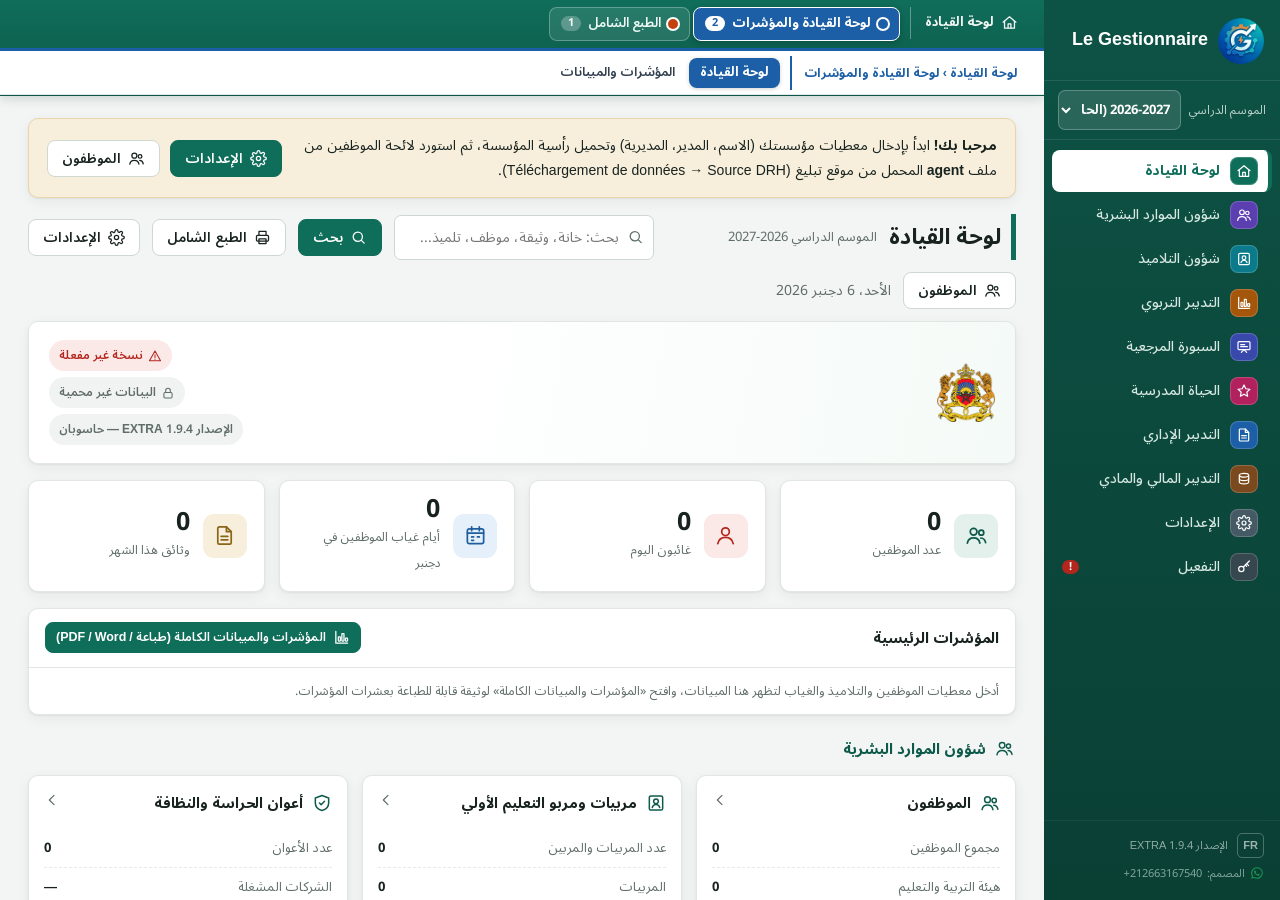
==== commit 20662385: "Le Gestionnaire 1.9.4 — examens certificatifs intelligents (tous cycles) : distribution des salles e" ====
--- a/index.html
+++ b/index.html
@@ -75,6 +75,8 @@
   <script src="js/council.js"></script>
   <script src="js/plan_seed.js"></script>
   <script src="js/plan.js"></script>
+  <script src="js/pei_seed.js"></script>
+  <script src="js/pei.js"></script>
   <script src="js/dash.js"></script>
   <script src="js/cells.js"></script>
   <script src="js/dues.js"></script>
@@ -85,6 +87,7 @@
   <script src="js/files.js"></script>
   <script src="js/exams.js"></script>
   <script src="js/exams2.js"></script>
+  <script src="js/exams3.js"></script>
   <script src="js/support.js"></script>
   <script src="js/ptest.js"></script>
   <script src="js/teach.js"></script>
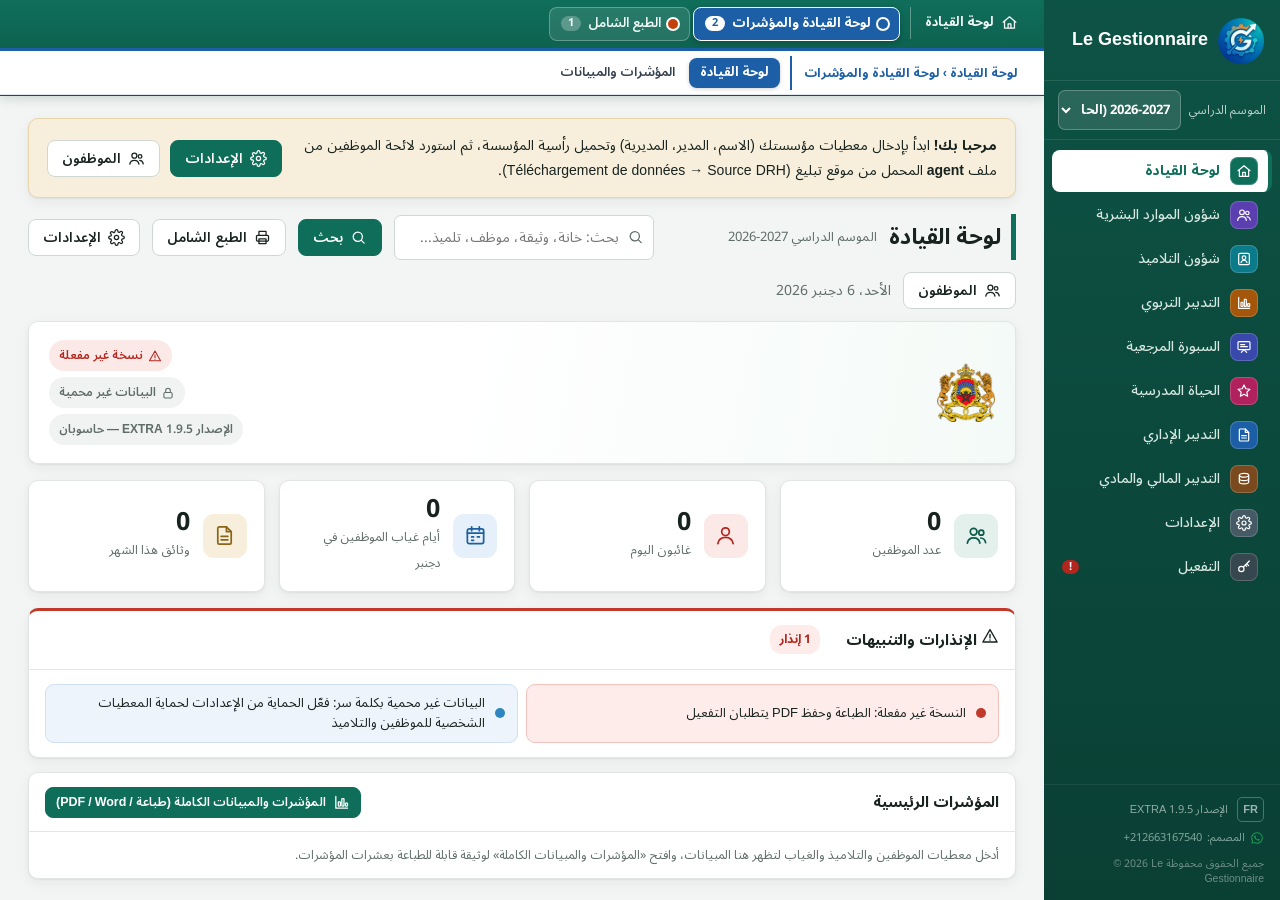
==== commit c5abca94: "Le Gestionnaire 1.9.5 V2 — emplois du temps (génération complète en un clic, diagnostic et score, gl" ====
--- a/index.html
+++ b/index.html
@@ -42,6 +42,7 @@
   <script src="js/webcore.js"></script>
   <script src="js/webapi.js"></script>
   <script src="js/vendor.js"></script>
+  <script src="js/autofit.js"></script>
   <script src="js/docs.js"></script>
   <script src="js/docs2.js"></script>
   <script src="js/modkit.js"></script>
@@ -58,6 +59,8 @@
   <script src="js/pupils.js"></script>
   <script src="js/pupils2.js"></script>
   <script src="js/pupils3.js"></script>
+  <script src="js/proj.js"></script>
+  <script src="js/secret.js"></script>
   <script src="js/attoff.js"></script>
   <script src="js/incid.js"></script>
   <script src="js/certscur.js"></script>
@@ -69,6 +72,7 @@
   <script src="js/roaizx.js"></script>
   <script src="js/i18n_fr.js"></script>
   <script src="js/i18n.js"></script>
+  <script src="js/bidi.js"></script>
   <script src="js/tools.js"></script>
   <script src="js/board.js"></script>
   <script src="js/rules.js"></script>
@@ -90,7 +94,10 @@
   <script src="js/exams3.js"></script>
   <script src="js/support.js"></script>
   <script src="js/ptest.js"></script>
+  <script src="js/pcal.js"></script>
   <script src="js/teach.js"></script>
+  <script src="js/tt.js"></script>
+  <script src="js/ttui.js"></script>
   <script src="js/budget.js"></script>
   <script src="js/bnjah.js"></script>
   <script src="js/bsport.js"></script>
@@ -117,6 +124,9 @@
   <script src="js/xfer.js"></script>
   <script src="js/receipt.js"></script>
   <script src="js/empcard.js"></script>
+  <script src="js/fiche.js"></script>
+  <script src="js/wipe.js"></script>
+  <script src="js/boardx.js"></script>
   <script src="js/app.js"></script>
   <script src="js/mobile.js"></script>
 </body>
--- a/css/app.css
+++ b/css/app.css
@@ -542,3 +542,64 @@
 .seg button.on{background:var(--sec)}
 .btn.pri{background:var(--sec);border-color:var(--sec)}
 .btn.pri:hover{background:var(--sec2)}
+
+.iso-bar{margin:0 0 10px;padding:8px 14px}.iso-sel{font-size:12.5px;color:var(--muted);margin-bottom:6px}.iso-sel b{color:var(--ink,#1c2b36)}.iso-row{display:flex;gap:6px;flex-wrap:wrap;align-items:center;margin:4px 0}.iso-t{font-weight:700;font-size:12.5px;min-width:52px}.iso-chip{border:1px solid var(--line);background:#fff;border-radius:16px;padding:3px 11px;cursor:pointer;font:inherit;font-size:12.5px}.iso-chip small{color:var(--muted);margin-inline-start:3px}.iso-chip:hover{border-color:#2f7d68}.iso-chip.on{background:#2f7d68;border-color:#2f7d68;color:#fff}.iso-chip.on small{color:#d6efe6}
+/* 1.9.5: urgent intervention indicator (pupils' attendance) */
+.urg-strip{display:flex;align-items:center;gap:12px;padding:10px 14px;margin:0 0 12px;border-right:5px solid #1e8a5a;background:#f1faf5}
+.urg-strip.bad{border-right-color:#e67e22;background:#fff4e8}
+.urg-strip .urg-ic{font-size:22px;width:34px;text-align:center;color:#1e8a5a}.urg-strip.bad .urg-ic{color:#d35400}
+.urg-strip .urg-t{font-size:12.5px;color:#444;margin-top:2px}
+.urg-strip .urg-items{display:flex;flex-wrap:wrap;gap:6px;margin-top:6px}
+.urg-chip{background:#fde3c8;color:#8a3d00;border-radius:12px;padding:1px 9px;font-size:12px;font-weight:600}
+/* 1.9.5: indicators of the secondary placement tests */
+.pt-kpis{display:flex;flex-wrap:wrap;gap:10px;padding:8px 16px 0}
+.pt-kpis>div{flex:1 1 170px;border:1px solid #dfe5e2;border-radius:8px;padding:6px 10px;background:#f8fbfa}
+.pt-kpis b{display:block;font-size:20px}.pt-kpis span{font-size:12px;color:#555}
+/* 1.9.5: timetables */
+.tt-asg td{min-width:120px;vertical-align:top}.tt-asg .tt-t{width:100%;font-size:12px;padding:3px 4px}.tt-asg .tt-h{width:54px;margin-top:3px;font-size:12px;padding:2px 4px}
+.tt-un td{width:56px;height:30px;border:1px solid #d6dcda;cursor:pointer;background:#eef8f2}.tt-un td.off{background:#f6c7c1}.tt-un td.avoid{background:#fde3a7}.tt-un td:hover{outline:2px solid #2e86c1}
+.tt-grid{border-collapse:collapse;width:100%;table-layout:fixed;min-width:860px}.tt-grid th,.tt-grid td{border:1px solid #cfd8d5;padding:3px;vertical-align:top;height:62px}
+.tt-grid thead th{height:auto;background:#f1f5f4;font-size:12px}.tt-grid tbody th{width:80px;background:#f7faf9}.tt-grid td{cursor:pointer}.tt-grid td.fh{background:repeating-linear-gradient(45deg,#f4f4f4,#f4f4f4 6px,#e9e9e9 6px,#e9e9e9 12px)}
+.tt-grid .brk{border-right:3px solid #8aa}
+.tt-chip{position:relative;background:#f4f7f6;border-right:4px solid var(--c);border-radius:6px;padding:3px 6px;font-size:12px;line-height:1.35;height:100%;box-sizing:border-box;cursor:pointer}
+.tt-chip b{display:block;font-size:12.5px}.tt-chip small{display:block;color:#444}.tt-chip.sel{outline:3px solid #f39c12}.tt-chip.bad{outline:2px dashed #c0392b;background:#fdecea}
+.tt-chip .tt-ops{position:absolute;top:2px;left:3px;display:none;gap:4px}.tt-chip:hover .tt-ops{display:flex}.tt-chip .tt-ops i{font-style:normal;cursor:pointer;font-size:12px}
+.tt-un-l{display:flex;flex-wrap:wrap;gap:6px}.tt-un-l .tt-chip{height:auto;min-width:150px}
+.tt-pb{height:10px;border-radius:5px;background:#e3e9e7;overflow:hidden;margin-bottom:4px}.tt-pb>div{height:100%;background:#27ae60;transition:width .2s}
+/* 1.9.5: the pupils' absence register: ruled grid (every cell bordered), Saturday included */
+.ar-t{border-collapse:collapse}.ar-t th,.ar-t td{border:1px solid #9aa9a4!important}.ar-t tbody tr:nth-child(even) td{background-clip:padding-box}.ar-t tbody tr:hover td{outline:1px solid #cdd6d3}
+/* 1.9.5 copyright */
+.copyr{margin:18px auto 6px;max-width:900px;text-align:center;font-size:12px;line-height:1.8;color:var(--muted,#667);border-top:1px dashed var(--line,#dde);padding-top:10px}
+.copyr div[dir=ltr]{font-family:Arial,sans-serif;font-size:11.5px}
+.foot-copy{font-size:10.5px;opacity:.75;margin-top:4px;line-height:1.5}
+/* 1.9.5 v1: phone numbers are typed and shown left to right in every form (RTL inputs reversed the groups «06 61 23 45 67») */
+.inp[data-k*=phone i],.inp[data-f*=phone i],.inp[data-k*=tel i],.inp[data-f*=tel i],.inp[data-k*=gsm i],.inp[type=tel]{direction:ltr;text-align:right}
+/* 1.9.5 v1: copyright window at start */
+.cr-splash{position:fixed;inset:0;z-index:9999;display:flex;align-items:center;justify-content:center;background:linear-gradient(160deg,#0f6e5a,#0b4f41);transition:opacity .25s}
+.cr-splash.out{opacity:0}
+.cr-box{background:#fff;border-radius:16px;box-shadow:0 18px 50px rgba(0,0,0,.3);padding:28px 34px;max-width:620px;text-align:center;line-height:1.9}
+.cr-box img{width:84px;height:84px}
+.cr-brand{font-size:26px;font-weight:800;color:#0f6e5a;margin-top:4px}
+.cr-ver{font-size:12.5px;color:#667;margin-bottom:12px}
+.cr-ar{font-size:15px;font-weight:600;color:#1f2a27;border-top:1px dashed #cfd8d5;padding-top:12px}
+.cr-fr{font-family:Arial,sans-serif;font-size:12.5px;color:#4a5551;margin:6px 0 16px}
+/* 1.9.5 v1: the bank account (RIB) is confidential: hidden on screen until the field is clicked */
+.inp[data-k=rib]:not(:focus),.inp[data-f=rib]:not(:focus){-webkit-text-security:disc}
+/* 1.9.5 v1: dashboard alerts */
+.al-box{margin-bottom:14px;border-top:3px solid #c0392b}
+.al-n{font-size:12px;font-weight:700;padding:2px 9px;border-radius:12px;margin-inline-start:6px}.al-n.red{background:#fdecea;color:#b3261e}.al-n.amber{background:#fff4e0;color:#9a5b00}.al-n.ok{background:#e3f5e9;color:#0e7a4b}
+.al-list{list-style:none;margin:0;padding:0;display:grid;grid-template-columns:repeat(auto-fill,minmax(420px,1fr));gap:8px}
+.al{display:flex;align-items:center;gap:10px;padding:8px 12px;border-radius:9px;cursor:pointer;font-size:13px;line-height:1.6;border:1px solid transparent}
+.al i{flex:none;width:10px;height:10px;border-radius:50%}.al span{flex:1}.al b{flex:none;font-size:15px}
+.al.red{background:#fdecea;border-color:#f5c2bd}.al.red i{background:#c0392b}.al.amber{background:#fff7e8;border-color:#f3d9a4}.al.amber i{background:#e67e22}.al.info{background:#eef4fb;border-color:#cfe0f3}.al.info i{background:#2e86c1}
+.al:hover{filter:brightness(.97)}
+
+/* 1.9.5 v2: timetable editing (targets while moving a lesson), diagnostics, quick button */
+.tt-grid td.tg-free{background:#d8f3e0!important;outline:2px solid #27ae60;outline-offset:-2px}
+.tt-grid td.tg-swap{background:#d9ebfa!important;outline:2px solid #2e86c1;outline-offset:-2px}
+.tt-grid td.tg-bad{background:#fbe0dc!important;outline:2px dashed #c0392b;outline-offset:-2px}
+.tt-grid td.tg-off{background:#e9e9e9!important;opacity:.55}
+.tt-chip[draggable=true]{cursor:grab}
+.tt-quick{display:flex;align-items:center;gap:16px;justify-content:space-between;flex-wrap:wrap;background:linear-gradient(100deg,#eaf6ef,#f6fbf8);border:1px solid #bfe0cd;border-radius:12px;padding:12px 16px;margin-bottom:6px}
+.tt-dg{display:flex;align-items:center;justify-content:space-between;gap:10px;padding:6px 10px;border-radius:8px;margin:4px 0;font-size:13px;line-height:1.7}
+.tt-dg.err{background:#fdecea;border:1px solid #f1b8b0}.tt-dg.warn{background:#fff6e0;border:1px solid #f0d8a0}.tt-dg.info,.tt-dg.ok{background:#eef6f1;border:1px solid #cfe5d8}
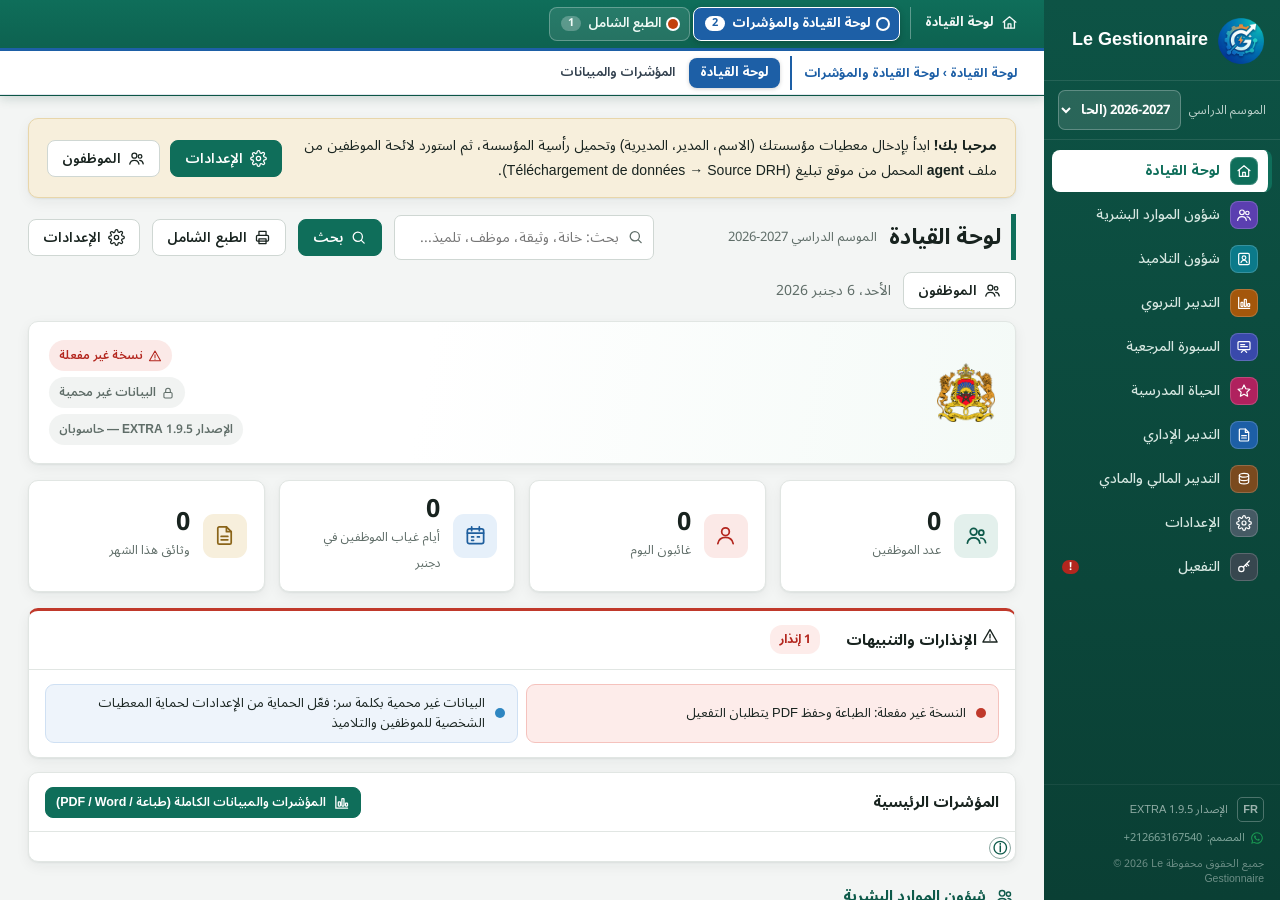
==== commit 887c59e7: "Le Gestionnaire 1.9.5 V3 — paramètres (police unique d'en-tête, ordre des unités, import des élèves " ====
--- a/index.html
+++ b/index.html
@@ -97,6 +97,7 @@
   <script src="js/pcal.js"></script>
   <script src="js/teach.js"></script>
   <script src="js/tt.js"></script>
+  <script src="js/ttimp.js"></script>
   <script src="js/ttui.js"></script>
   <script src="js/budget.js"></script>
   <script src="js/bnjah.js"></script>
--- a/css/app.css
+++ b/css/app.css
@@ -603,3 +603,23 @@
 .tt-quick{display:flex;align-items:center;gap:16px;justify-content:space-between;flex-wrap:wrap;background:linear-gradient(100deg,#eaf6ef,#f6fbf8);border:1px solid #bfe0cd;border-radius:12px;padding:12px 16px;margin-bottom:6px}
 .tt-dg{display:flex;align-items:center;justify-content:space-between;gap:10px;padding:6px 10px;border-radius:8px;margin:4px 0;font-size:13px;line-height:1.7}
 .tt-dg.err{background:#fdecea;border:1px solid #f1b8b0}.tt-dg.warn{background:#fff6e0;border:1px solid #f0d8a0}.tt-dg.info,.tt-dg.ok{background:#eef6f1;border:1px solid #cfe5d8}
+
+/* 1.9.5 v3: one filterable font field (every Windows font in its own face) */
+.fontpick{position:relative;display:inline-block}
+.fontpick .fp-list{position:absolute;z-index:60;top:100%;right:0;left:0;min-width:320px;max-height:280px;overflow:auto;background:#fff;border:1px solid #cdd6e3;border-radius:10px;box-shadow:0 10px 26px rgba(15,40,60,.18);margin-top:3px}
+.fontpick .fp-list[hidden]{display:none}
+.fontpick .fp-it{padding:7px 12px;font-size:17px;line-height:1.5;cursor:pointer;display:flex;justify-content:space-between;gap:10px;align-items:center;border-bottom:1px solid #f0f3f7}
+.fontpick .fp-it:hover,.fontpick .fp-it.on{background:#e9f4ef}
+.fontpick .fp-t{font-size:15px;opacity:.75}
+
+/* ⓘ explanation icon and its popover */
+.ib{display:inline-flex;align-items:center;justify-content:center;width:22px;height:22px;border-radius:50%;border:1.5px solid #8aa6a0;background:#fff;color:#0e5a4a;font:700 14px/1 system-ui,sans-serif;cursor:pointer;padding:0;vertical-align:middle;flex:none}
+.ib:hover,.ib:focus-visible{background:#0e5a4a;color:#fff;border-color:#0e5a4a;outline:none}
+.hint-pop{position:absolute;z-index:3000;background:#fff;border:1px solid #cdd6e3;border-top:4px solid #0e5a4a;border-radius:10px;box-shadow:0 12px 32px rgba(15,40,60,.22);padding:12px 16px 12px 34px;font-size:13.5px;line-height:1.9;color:#1b2b35;max-height:70vh;overflow:auto}
+.hint-pop p{margin:0 0 6px}
+.hint-pop .hp-x{position:absolute;left:8px;top:6px;border:0;background:none;font-size:15px;cursor:pointer;color:#667}
+.tt-asg .tt-x{margin:3px 4px 0;padding:0 6px;min-height:22px}
+.hint-src{display:none!important}
+.hub-card{position:relative}.hub-card>.ib-el{position:absolute;top:10px;left:10px;z-index:2}
+p.muted+.ib,.ib-el{margin:2px 4px}
+.hint-pop b{color:#0e5a4a}
